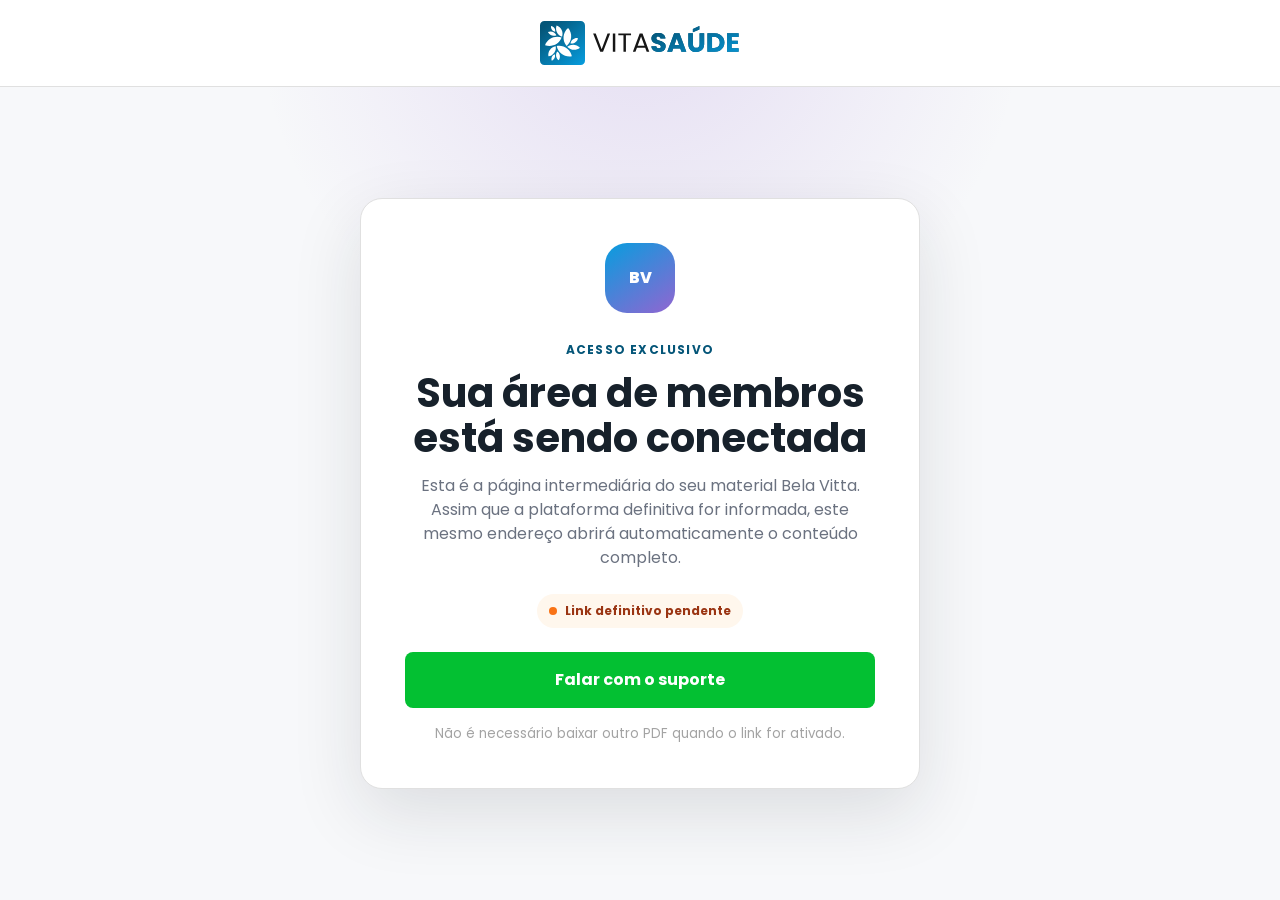
==== acesso/index.html @ e77b186f "feat: add grape chia member deliverable" ====
<!doctype html>
<html lang="pt-BR">
<head>
  <meta charset="utf-8">
  <meta name="viewport" content="width=device-width, initial-scale=1">
  <meta name="robots" content="noindex,nofollow">
  <title>Acesso à área de membros - Bela Vitta</title>
  <link rel="preconnect" href="https://fonts.googleapis.com">
  <link rel="preconnect" href="https://fonts.gstatic.com" crossorigin>
  <link rel="stylesheet" href="/assets/styles.css?v=20261020-1">
</head>
<body class="access-page">
  <header class="site-header">
    <div class="container site-header__inner">
      <span class="header-icon" aria-hidden="true"></span>
      <a class="site-logo" href="/" aria-label="VitaSaúde - início"><img src="/assets/images/logo-vita-saude-dark.svg" alt="VitaSaúde" width="200" height="45"></a>
      <span class="header-icon" aria-hidden="true"></span>
    </div>
  </header>
  <main class="access-shell">
    <section class="access-card" data-access-pending>
      <span class="access-card__mark" aria-hidden="true">BV</span>
      <span class="eyebrow">Acesso exclusivo</span>
      <h1>Sua área de membros está sendo conectada</h1>
      <p>Esta é a página intermediária do seu material Bela Vitta. Assim que a plataforma definitiva for informada, este mesmo endereço abrirá automaticamente o conteúdo completo.</p>
      <div class="access-status"><span></span> Link definitivo pendente</div>
      <a class="button button--wide" href="#" data-support-link>Falar com o suporte</a>
      <small>Não é necessário baixar outro PDF quando o link for ativado.</small>
    </section>
    <section class="access-card" data-access-ready hidden>
      <span class="access-spinner" aria-hidden="true"></span>
      <span class="eyebrow">Acesso confirmado</span>
      <h1>Abrindo sua área de membros...</h1>
      <p>Se o redirecionamento não acontecer automaticamente, use o botão abaixo.</p>
      <a class="button button--wide" href="#" data-member-area>Continuar para o conteúdo</a>
    </section>
  </main>
  <script src="/assets/config.js"></script>
  <script src="/assets/member-access.js"></script>
</body>
</html>
---- assets/styles.css ----
@import url("https://fonts.googleapis.com/css2?family=Poppins:wght@400;500;600;700;800&display=swap");

:root {
  --ink: #3d3d3d;
  --ink-strong: #17212b;
  --muted: #6b7280;
  --muted-light: #a3a3a3;
  --paper: #ffffff;
  --soft: #f3f4f6;
  --soft-2: #f7f7f8;
  --line: #e0e0e0;
  --brand: #045578;
  --brand-light: #079dde;
  --violet: #9265d1;
  --lilac: #f4eefc;
  --lilac-line: #e3d6f5;
  --green: #03c032;
  --green-dark: #02a129;
  --content: 1140px;
  --article: 900px;
  --wide: 1280px;
}

* { box-sizing: border-box; }
html { scroll-behavior: smooth; }
body {
  margin: 0;
  color: var(--ink);
  background: var(--paper);
  font-family: "Poppins", system-ui, -apple-system, BlinkMacSystemFont, "Segoe UI", sans-serif;
  font-size: 16px;
  line-height: 1.5;
  -webkit-font-smoothing: antialiased;
}
img { display: block; max-width: 100%; }
a { color: inherit; }
button, input { font: inherit; }
[hidden] { display: none !important; }

.container,
.container--article,
.container--narrow,
.container--wide {
  width: min(calc(100% - 32px), var(--content));
  margin-inline: auto;
}
.container--article,
.container--narrow { max-width: var(--article); }
.container--wide { max-width: var(--wide); }
.section { padding: 80px 0; }
.section--soft { background: #f0f0f0; }
.section--dark { color: #fff; background: var(--brand); }
.section-title {
  margin: 0 0 16px;
  color: var(--ink-strong);
  font-size: clamp(1.8rem, 3.2vw, 2.4rem);
  font-weight: 700;
  line-height: 1.2;
  letter-spacing: -.025em;
}
.section-subtitle {
  max-width: 720px;
  margin: 0 auto 36px;
  color: var(--muted);
  font-size: 1rem;
  text-align: center;
}
.eyebrow {
  display: inline-block;
  margin-bottom: 12px;
  color: var(--brand);
  font-size: .75rem;
  font-weight: 700;
  letter-spacing: .1em;
  text-transform: uppercase;
}
.center { text-align: center; }
.muted { color: var(--muted); }

.site-header {
  position: relative;
  z-index: 10;
  border-bottom: 1px solid var(--line);
  background: #fff;
}
.site-header__inner {
  display: grid;
  min-height: 86px;
  grid-template-columns: 24px 1fr 24px;
  align-items: center;
  gap: 20px;
}
.site-logo {
  justify-self: center;
  text-decoration: none;
}
.site-logo img { width: 200px; height: auto; }
.header-icon { display: grid; width: 24px; height: 24px; place-items: center; color: #161616; }
.header-icon svg { width: 24px; height: 24px; fill: currentColor; }
.header-icon--search svg { fill: none; stroke: currentColor; stroke-linecap: round; stroke-width: 2; }

.presell-article { padding: 48px 0 72px; }
.article-kicker {
  display: inline-block;
  margin-bottom: 14px;
  color: var(--brand);
  font-size: .75rem;
  font-weight: 700;
  letter-spacing: .08em;
  text-transform: uppercase;
}
.presell-article h1 {
  max-width: 880px;
  margin: 0 0 20px;
  color: var(--ink);
  font-size: 2rem;
  font-weight: 600;
  line-height: 1.25;
  letter-spacing: -.025em;
}
.article-date { color: var(--muted-light); font-size: .875rem; }
.author-row {
  display: flex;
  align-items: center;
  gap: 12px;
  color: var(--ink);
  font-size: .875rem;
  line-height: 1.4;
}
.author-row > span { display: flex; flex-direction: column; }
.author-row img {
  width: 72px;
  height: 72px;
  flex: 0 0 72px;
  border-radius: 50%;
  object-fit: cover;
}
.author-row--large { margin-top: 20px; }
.reviewed-label {
  color: var(--muted);
  font-weight: 500;
}
.author-row strong { color: var(--ink); font-weight: 700; }
.presell-media {
  position: relative;
  display: block;
  overflow: hidden;
  margin-top: 48px;
  border-radius: 12px;
  background: #111;
}
.presell-media img {
  width: 100%;
  height: auto;
  aspect-ratio: 16 / 9;
  object-fit: cover;
}
.media-play {
  position: absolute;
  top: 50%;
  left: 50%;
  display: grid;
  width: 112px;
  height: 76px;
  place-items: center;
  border-radius: 22px;
  background: #ff310f;
  transform: translate(-50%, -50%);
}
.media-play svg { width: 48px; height: 48px; fill: #fff; transform: translateX(3px); }
.presell-summary {
  margin: 28px 0 22px;
  padding: 20px;
  border-radius: 8px;
  background: var(--soft);
}
.presell-summary strong { display: block; margin-bottom: 5px; color: var(--ink-strong); }
.presell-summary p { margin: 0; color: var(--muted); font-size: .92rem; }

.button {
  display: inline-flex;
  min-height: 56px;
  align-items: center;
  justify-content: center;
  gap: 8px;
  padding: 0 28px;
  color: #fff;
  border: 0;
  border-radius: 8px;
  background: var(--green);
  box-shadow: none;
  font-weight: 700;
  text-align: center;
  text-decoration: none;
  cursor: pointer;
  transition: background-color .18s ease, transform .18s ease;
}
.button:hover { background: var(--green-dark); transform: translateY(-1px); }
.button--wide { width: 100%; }
.button--light { color: var(--brand); background: #fff; }
.button--ghost {
  color: var(--ink);
  border: 1px solid var(--line);
  background: #fff;
}
.button--ghost:hover { background: var(--soft); }
.button[aria-disabled="true"] { cursor: help; }
.presell-cta { max-width: 672px; margin-inline: auto; font-size: 1.15rem; }
.microcopy {
  display: flex;
  flex-wrap: wrap;
  justify-content: center;
  gap: 10px 20px;
  margin-top: 14px;
  color: var(--muted);
  font-size: .78rem;
  font-weight: 500;
}
.microcopy span::before { margin-right: 6px; color: var(--green); content: "✓"; font-weight: 800; }

.editorial-grid {
  display: grid;
  grid-template-columns: 1.08fr .92fr;
  align-items: start;
  gap: 52px;
}
.editorial-card {
  padding: 30px;
  border: 1px solid var(--line);
  border-radius: 12px;
  background: #fff;
}
.editorial-card h3 { margin: 0 0 10px; color: var(--ink-strong); font-size: 1.25rem; }
.editorial-card p { margin: 0 0 22px; color: var(--muted); }
.editorial-list { display: grid; gap: 18px; margin: 28px 0 0; padding: 0; list-style: none; }
.editorial-list li { display: grid; grid-template-columns: 36px 1fr; gap: 12px; }
.editorial-list b {
  display: grid;
  width: 34px;
  height: 34px;
  place-items: center;
  color: var(--brand);
  border-radius: 8px;
  background: #eaf5fa;
}
.editorial-list strong { display: block; color: var(--ink-strong); }
.editorial-list span { color: var(--muted); font-size: .875rem; }

.article-hero { padding: 48px 0 0; background: #fff; }
.article-hero h1 {
  max-width: 900px;
  margin: 0 0 20px;
  color: var(--ink);
  font-size: 2rem;
  font-weight: 600;
  line-height: 1.25;
  letter-spacing: -.025em;
  text-align: left;
}
.article-meta {
  display: flex;
  flex-direction: column;
  align-items: flex-start;
  gap: 20px;
}

.video-wrap { padding: 48px 0 0; }
.video-shell {
  position: relative;
  overflow: hidden;
  aspect-ratio: 16 / 9;
  border: 0;
  border-radius: 12px;
  background: linear-gradient(135deg, #0a3548, #111820 72%);
  box-shadow: none;
}
.video-shell > vturb-smartplayer { display: block; width: 100%; height: 100%; }
.video-placeholder {
  position: absolute;
  inset: 0;
  display: grid;
  place-items: center;
  padding: 28px;
  color: #fff;
  text-align: center;
}
.video-placeholder__play {
  display: grid;
  width: 96px;
  height: 66px;
  margin: 0 auto 20px;
  place-items: center;
  border-radius: 18px;
  background: #ff310f;
  font-size: 2rem;
  line-height: 1;
}
.video-placeholder strong { display: block; font-size: 1.1rem; font-weight: 600; }
.video-placeholder span { color: rgba(255,255,255,.72); font-size: .82rem; }
.review-badge {
  width: max-content;
  margin: 12px auto 0;
  padding: 5px 9px;
  color: var(--muted);
  border-radius: 999px;
  background: var(--soft);
  font-size: .7rem;
  font-weight: 600;
}

.video-wrap .container--wide { margin-top: 48px; }
.comments { margin: 0; padding: 0; border: 0; background: #fff; }
.comments__head {
  display: flex;
  flex-direction: column;
  align-items: flex-start;
  gap: 5px;
  margin-bottom: 24px;
  padding: 16px;
  border: 0;
  border-radius: 8px;
  background: var(--soft);
}
.comments__head strong { color: #374151; font-size: .875rem; font-weight: 600; }
.comments__head span { color: var(--ink); font-size: .875rem; }
.comment {
  display: grid;
  max-width: 896px;
  grid-template-columns: 60px 1fr;
  gap: 12px;
  margin-bottom: 44px;
  padding: 0;
  border: 0;
}
.comment__avatar {
  display: grid;
  width: 60px;
  height: 60px;
  place-items: center;
  color: #fff;
  border-radius: 50%;
  background: var(--brand);
  font-size: .84rem;
  font-weight: 700;
  object-fit: cover;
}
.comment__meta { display: flex; flex-wrap: wrap; gap: 8px; align-items: baseline; font-size: .875rem; }
.comment__meta strong { font-weight: 500; }
.comment__meta time { color: var(--muted); font-size: .75rem; }
.comment p { margin: 4px 0 7px; color: #1f2937; font-size: .875rem; line-height: 1.45; }
.comment__like { color: var(--muted); font-size: .75rem; }
.comments > .button { max-width: 896px; margin-bottom: 48px; }

.offer-section {
  padding: 80px 0 110px;
  border-top: 1px solid var(--line);
  background: #fff;
}
.offer-heading { max-width: 780px; margin: 0 auto 42px; text-align: center; }
.offer-heading p { color: var(--muted); }
.plans-grid {
  display: grid;
  max-width: 820px;
  grid-template-columns: repeat(2, minmax(0, 1fr));
  align-items: stretch;
  gap: 40px;
  margin: 0 auto;
}
.plan-card {
  position: relative;
  display: flex;
  min-height: 100%;
  flex-direction: column;
  overflow: hidden;
  padding: 30px;
  border: 1px solid var(--lilac-line);
  border-radius: 16px;
  background: #fff;
  box-shadow: 0 12px 30px rgba(23,33,43,.06);
}
.plan-card--featured { border: 2px solid var(--violet); transform: none; }
.plan-card__ribbon {
  position: absolute;
  top: 14px;
  right: 14px;
  width: auto;
  padding: 6px 10px;
  color: #fff;
  border-radius: 999px;
  background: var(--violet);
  font-size: .62rem;
  font-weight: 700;
  letter-spacing: .05em;
  text-transform: uppercase;
  transform: none;
}
.plan-card__tag {
  display: inline-flex;
  width: max-content;
  padding: 6px 10px;
  color: #6d45a5;
  border-radius: 999px;
  background: var(--lilac);
  font-size: .68rem;
  font-weight: 700;
  letter-spacing: .06em;
  text-transform: uppercase;
}
.plan-card h3 { margin: 18px 0 5px; color: var(--ink-strong); font-size: 1.55rem; line-height: 1.2; }
.plan-card__duration { color: var(--muted); font-size: .85rem; }
.plan-price { display: flex; align-items: end; gap: 9px; margin: 24px 0 5px; }
.plan-price strong {
  color: var(--violet);
  font-size: clamp(2.7rem, 5vw, 3.3rem);
  line-height: .95;
  letter-spacing: -.05em;
  white-space: nowrap;
}
.plan-price span { padding-bottom: 5px; color: var(--muted); font-size: .7rem; }
.plan-card__daily {
  width: max-content;
  margin: 8px 0 20px;
  padding: 5px 9px;
  color: #087b24;
  border-radius: 999px;
  background: #eaf8ed;
  font-size: .7rem;
  font-weight: 700;
}
.offer-list { display: grid; gap: 9px; margin: 0 0 22px; padding: 0; list-style: none; }
.offer-list li {
  position: relative;
  padding: 9px 11px 9px 34px;
  border-radius: 10px;
  background: var(--lilac);
  font-size: .82rem;
}
.offer-list li::before {
  position: absolute;
  top: 8px;
  left: 12px;
  color: var(--violet);
  content: "✓";
  font-weight: 800;
}
.plan-card .offer-list { flex: 1; }
.plan-card .button { margin-top: 10px; border-radius: 999px; }
.plan-card__secure { margin-top: 11px; color: var(--muted); font-size: .67rem; text-align: center; }

.testimonial-grid { display: grid; grid-template-columns: repeat(3, 1fr); gap: 20px; }
.testimonial-card {
  overflow: hidden;
  border: 1px solid var(--line);
  border-radius: 12px;
  background: #fff;
}
.testimonial-card img { width: 100%; aspect-ratio: 1 / 1; object-fit: cover; background: var(--soft); }
.testimonial-card__body { padding: 17px; }
.testimonial-card__body strong { display: block; margin-bottom: 5px; color: var(--ink-strong); }
.testimonial-card__body p { margin: 0; color: var(--muted); font-size: .82rem; }

.guarantee {
  display: grid;
  grid-template-columns: 140px 1fr;
  align-items: center;
  gap: 34px;
  padding: 34px;
  border-radius: 12px;
  background: #fff;
}
.guarantee__seal {
  display: grid;
  width: 132px;
  height: 132px;
  place-items: center;
  color: var(--brand);
  border: 4px solid var(--brand);
  border-radius: 50%;
  background: #fff;
  text-align: center;
}
.guarantee__seal strong { display: block; font-size: 2.15rem; line-height: .9; }
.guarantee__seal span { font-size: .65rem; font-weight: 700; text-transform: uppercase; }
.guarantee h2 { margin: 0 0 8px; color: var(--ink-strong); font-size: 1.75rem; }
.guarantee p { margin: 0; color: var(--muted); }

.about-grid { display: grid; grid-template-columns: 275px 1fr; align-items: center; gap: 52px; }
.about-grid img {
  width: 100%;
  aspect-ratio: 4 / 5;
  border-radius: 12px;
  object-fit: cover;
  object-position: top;
  background: var(--soft);
}
.about-grid h2 { margin: 0 0 14px; color: var(--ink-strong); font-size: 2rem; }
.about-grid p { color: var(--muted); }

.faq { display: grid; gap: 10px; }
.faq details { padding: 18px 20px; border: 1px solid var(--line); border-radius: 8px; background: #fff; }
.faq summary { color: var(--ink-strong); font-weight: 600; cursor: pointer; }
.faq p { margin: 12px 0 0; color: var(--muted); }

.disclaimer { padding: 20px 0; border-top: 1px solid var(--line); color: var(--muted); font-size: .7rem; text-align: center; }
.site-footer {
  padding: 64px 0;
  border-top: 1px solid var(--line);
  color: var(--muted);
  background: #fff;
  font-size: .75rem;
}
.footer-grid { display: grid; grid-template-columns: 1fr auto; align-items: end; gap: 40px; }
.footer-logo { display: inline-block; margin-bottom: 18px; }
.footer-logo img { width: 160px; height: auto; }
.site-footer p { max-width: 780px; margin: 0; }
.footer-links { display: flex; flex-wrap: wrap; gap: 12px 18px; justify-content: flex-end; }
.footer-links a { color: var(--brand); }
.copyright { margin-top: 18px !important; color: var(--muted-light); }

.not-found {
  min-height: 70vh;
  display: grid;
  place-items: center;
  padding: 70px 0;
  background: var(--soft-2);
}

.review-toast {
  position: fixed;
  right: 20px;
  bottom: 20px;
  z-index: 50;
  max-width: 390px;
  padding: 14px 17px;
  color: #fff;
  border-radius: 8px;
  background: #17212b;
  box-shadow: 0 12px 30px rgba(0,0,0,.2);
  opacity: 0;
  transform: translateY(14px);
  pointer-events: none;
  transition: .22s ease;
}
.review-toast.is-visible { opacity: 1; transform: translateY(0); }

/* Entregável visual da receita */
.recipe-page { background: #fff; }
.recipe-hero {
  overflow: hidden;
  padding: 64px 0;
  background:
    radial-gradient(circle at 10% 10%, rgba(146,101,209,.16), transparent 34%),
    linear-gradient(135deg, #f8fbfc 0%, #f4eefc 100%);
}
.recipe-hero__grid {
  display: grid;
  grid-template-columns: .92fr 1.08fr;
  align-items: center;
  gap: 54px;
}
.recipe-hero h1 {
  max-width: 620px;
  margin: 0 0 18px;
  color: var(--ink-strong);
  font-size: clamp(2.4rem, 5vw, 4.4rem);
  line-height: 1.03;
  letter-spacing: -.055em;
}
.recipe-hero__lead { max-width: 580px; margin: 0 0 26px; color: var(--muted); font-size: 1.05rem; }
.recipe-facts { display: flex; flex-wrap: wrap; gap: 10px; margin-bottom: 28px; }
.recipe-facts span {
  padding: 9px 12px;
  border: 1px solid rgba(4,85,120,.12);
  border-radius: 999px;
  background: rgba(255,255,255,.82);
  color: var(--muted);
  font-size: .72rem;
}
.recipe-facts strong { color: var(--brand); }
.recipe-hero__media {
  overflow: hidden;
  margin: 0;
  border-radius: 24px;
  background: #fff;
  box-shadow: 0 24px 70px rgba(38,21,62,.18);
}
.recipe-hero__media img { width: 100%; aspect-ratio: 4 / 3; object-fit: cover; }
.recipe-hero__media figcaption { padding: 10px 16px; color: var(--muted); font-size: .7rem; text-align: center; }
.recipe-intro-grid { display: grid; grid-template-columns: 1.2fr .8fr; align-items: stretch; gap: 30px; }
.ingredients-card { padding: 34px; border: 1px solid var(--line); border-radius: 18px; }
.ingredients-card h2,
.recipe-note h2 { margin: 0 0 20px; color: var(--ink-strong); font-size: 1.8rem; }
.ingredient-list { display: grid; gap: 12px; margin: 0; padding: 0; list-style: none; }
.ingredient-list li { display: grid; grid-template-columns: 180px 1fr; gap: 16px; padding: 12px 0; border-top: 1px solid var(--line); }
.ingredient-list b { color: var(--violet); }
.ingredient-list span { color: var(--muted); }
.recipe-note { display: flex; align-items: flex-start; gap: 18px; padding: 34px; border-radius: 18px; }
.recipe-note--purple { color: #fff; background: linear-gradient(145deg, #684198, #3f245f); }
.recipe-note h2 { color: inherit; }
.recipe-note p { margin: 0; color: rgba(255,255,255,.82); }
.recipe-note__icon { display: grid; width: 46px; height: 46px; flex: 0 0 46px; place-items: center; border-radius: 50%; background: rgba(255,255,255,.16); font-weight: 800; }
.recipe-heading { max-width: 760px; margin: 0 auto 38px; }
.recipe-steps { display: grid; grid-template-columns: repeat(2, minmax(0, 1fr)); gap: 28px; }
.recipe-step { overflow: hidden; border: 1px solid var(--line); border-radius: 18px; background: #fff; box-shadow: 0 12px 32px rgba(23,33,43,.05); }
.recipe-step > img { width: 100%; aspect-ratio: 4 / 3; object-fit: cover; background: #e9ecef; }
.recipe-step__body { display: grid; grid-template-columns: 44px 1fr; gap: 14px; padding: 22px; }
.recipe-step__body > b { display: grid; width: 42px; height: 42px; place-items: center; color: #fff; border-radius: 13px; background: var(--violet); font-size: 1.05rem; }
.recipe-step h3 { margin: 0 0 6px; color: var(--ink-strong); font-size: 1.08rem; }
.recipe-step p { margin: 0; color: var(--muted); font-size: .86rem; }
.recipe-care-grid { display: grid; grid-template-columns: repeat(2, 1fr); gap: 44px; }
.recipe-care-grid p { color: var(--muted); }
.recipe-warning { margin-top: 42px; padding: 24px 28px; border-left: 5px solid #eab308; border-radius: 8px; background: #fffbeb; }
.recipe-warning strong { color: #713f12; }
.recipe-warning p { margin: 6px 0 0; color: #854d0e; font-size: .84rem; }
.member-preview { padding: 64px 0; color: #fff; background: linear-gradient(125deg, var(--brand), #3f245f); }
.member-preview__grid { display: grid; grid-template-columns: 1fr 360px; align-items: center; gap: 48px; }
.member-preview .eyebrow { color: #92d8f5; }
.member-preview h2 { margin: 0 0 12px; font-size: clamp(1.8rem, 4vw, 2.8rem); line-height: 1.12; }
.member-preview p { max-width: 680px; margin: 0; color: rgba(255,255,255,.78); }
.member-preview__actions { display: grid; gap: 12px; }
.member-preview .button--ghost { color: #fff; border-color: rgba(255,255,255,.45); background: transparent; }

/* Ponte estável para a futura plataforma autenticada */
.access-page { min-height: 100vh; background: radial-gradient(circle at 50% 0, rgba(146,101,209,.18), transparent 35%), #f7f8fa; }
.access-shell { min-height: calc(100vh - 87px); display: grid; place-items: center; padding: 48px 16px; }
.access-card { width: min(100%, 560px); padding: 44px; border: 1px solid var(--line); border-radius: 22px; background: #fff; box-shadow: 0 24px 70px rgba(23,33,43,.12); text-align: center; }
.access-card__mark { display: grid; width: 70px; height: 70px; margin: 0 auto 24px; place-items: center; color: #fff; border-radius: 22px; background: linear-gradient(145deg, var(--brand-light), var(--violet)); font-weight: 800; }
.access-card h1 { margin: 0 0 14px; color: var(--ink-strong); font-size: clamp(1.8rem, 5vw, 2.5rem); line-height: 1.12; }
.access-card p { margin: 0 0 24px; color: var(--muted); }
.access-card small { display: block; margin-top: 16px; color: var(--muted-light); }
.access-status { display: inline-flex; align-items: center; gap: 8px; margin-bottom: 24px; padding: 8px 12px; border-radius: 999px; background: #fff7ed; color: #9a3412; font-size: .75rem; font-weight: 700; }
.access-status span { width: 8px; height: 8px; border-radius: 50%; background: #f97316; }
.access-spinner { display: block; width: 52px; height: 52px; margin: 0 auto 24px; border: 5px solid #e9e3f2; border-top-color: var(--violet); border-radius: 50%; animation: access-spin .8s linear infinite; }
@keyframes access-spin { to { transform: rotate(360deg); } }

@media (max-width: 900px) {
  .editorial-grid { grid-template-columns: 1fr; gap: 30px; }
  .testimonial-grid { grid-template-columns: repeat(2, 1fr); }
  .about-grid { grid-template-columns: 230px 1fr; gap: 34px; }
  .recipe-hero__grid,
  .recipe-intro-grid,
  .member-preview__grid { grid-template-columns: 1fr; }
  .member-preview__actions { max-width: 520px; }
}

@media (max-width: 767px) {
  .container,
  .container--article,
  .container--narrow,
  .container--wide { width: min(calc(100% - 32px), var(--content)); }
  .site-header__inner { min-height: 77px; }
  .site-logo img { width: 160px; }
  .section { padding: 60px 0; }
  .presell-article { padding: 36px 0 56px; }
  .presell-article h1,
  .article-hero h1 { font-size: 1.5rem; line-height: 1.25; }
  .presell-media { margin-top: 36px; border-radius: 8px; }
  .media-play { width: 82px; height: 56px; border-radius: 16px; }
  .media-play svg { width: 36px; height: 36px; }
  .presell-cta { font-size: 1rem; }
  .article-hero { padding-top: 36px; }
  .author-row img { width: 64px; height: 64px; flex-basis: 64px; }
  .video-wrap { padding-top: 36px; }
  .video-shell { border-radius: 8px; }
  .video-placeholder__play { width: 74px; height: 50px; border-radius: 14px; }
  .video-placeholder strong { font-size: .95rem; }
  .video-wrap .container--wide { margin-top: 36px; }
  .comments__head { margin-bottom: 24px; }
  .comment { grid-template-columns: 60px 1fr; margin-bottom: 38px; }
  .comment p { font-size: .75rem; line-height: 1.4; }
  .plans-grid { max-width: 360px; grid-template-columns: 1fr; gap: 24px; }
  .plan-card { padding: 26px; }
  .plan-price strong { font-size: 3rem; }
  .testimonial-grid { grid-template-columns: 1fr; }
  .guarantee { grid-template-columns: 1fr; text-align: center; }
  .guarantee__seal { margin-inline: auto; }
  .about-grid { grid-template-columns: 1fr; }
  .about-grid img { max-width: 275px; margin-inline: auto; }
  .footer-grid { grid-template-columns: 1fr; text-align: center; }
  .footer-logo img { margin-inline: auto; }
  .footer-links { justify-content: center; }
  .recipe-hero { padding: 44px 0; }
  .recipe-hero__grid { gap: 34px; }
  .recipe-hero h1 { font-size: 2.5rem; }
  .recipe-hero__media { border-radius: 16px; }
  .recipe-steps,
  .recipe-care-grid { grid-template-columns: 1fr; }
  .recipe-steps { gap: 20px; }
  .ingredient-list li { grid-template-columns: 1fr; gap: 4px; }
  .ingredients-card,
  .recipe-note,
  .access-card { padding: 26px; }
  .member-preview { padding: 52px 0; }
}
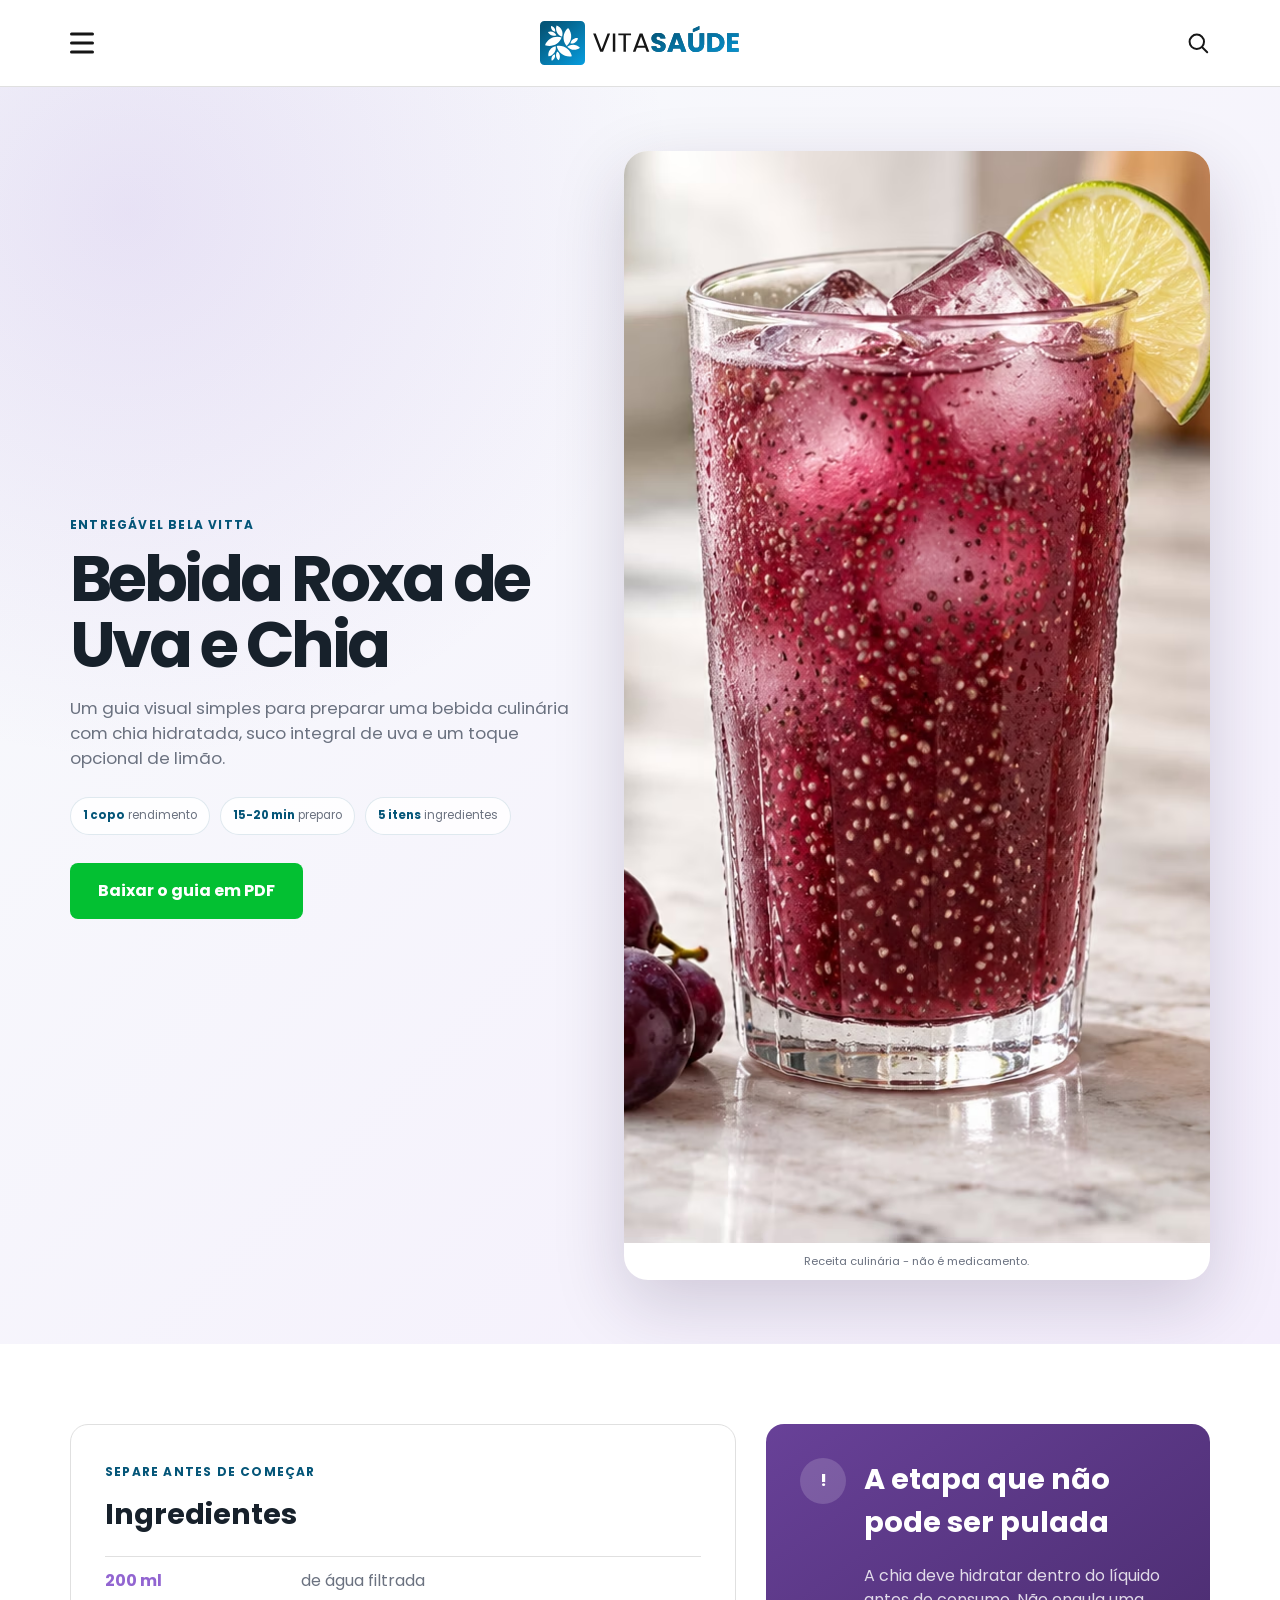
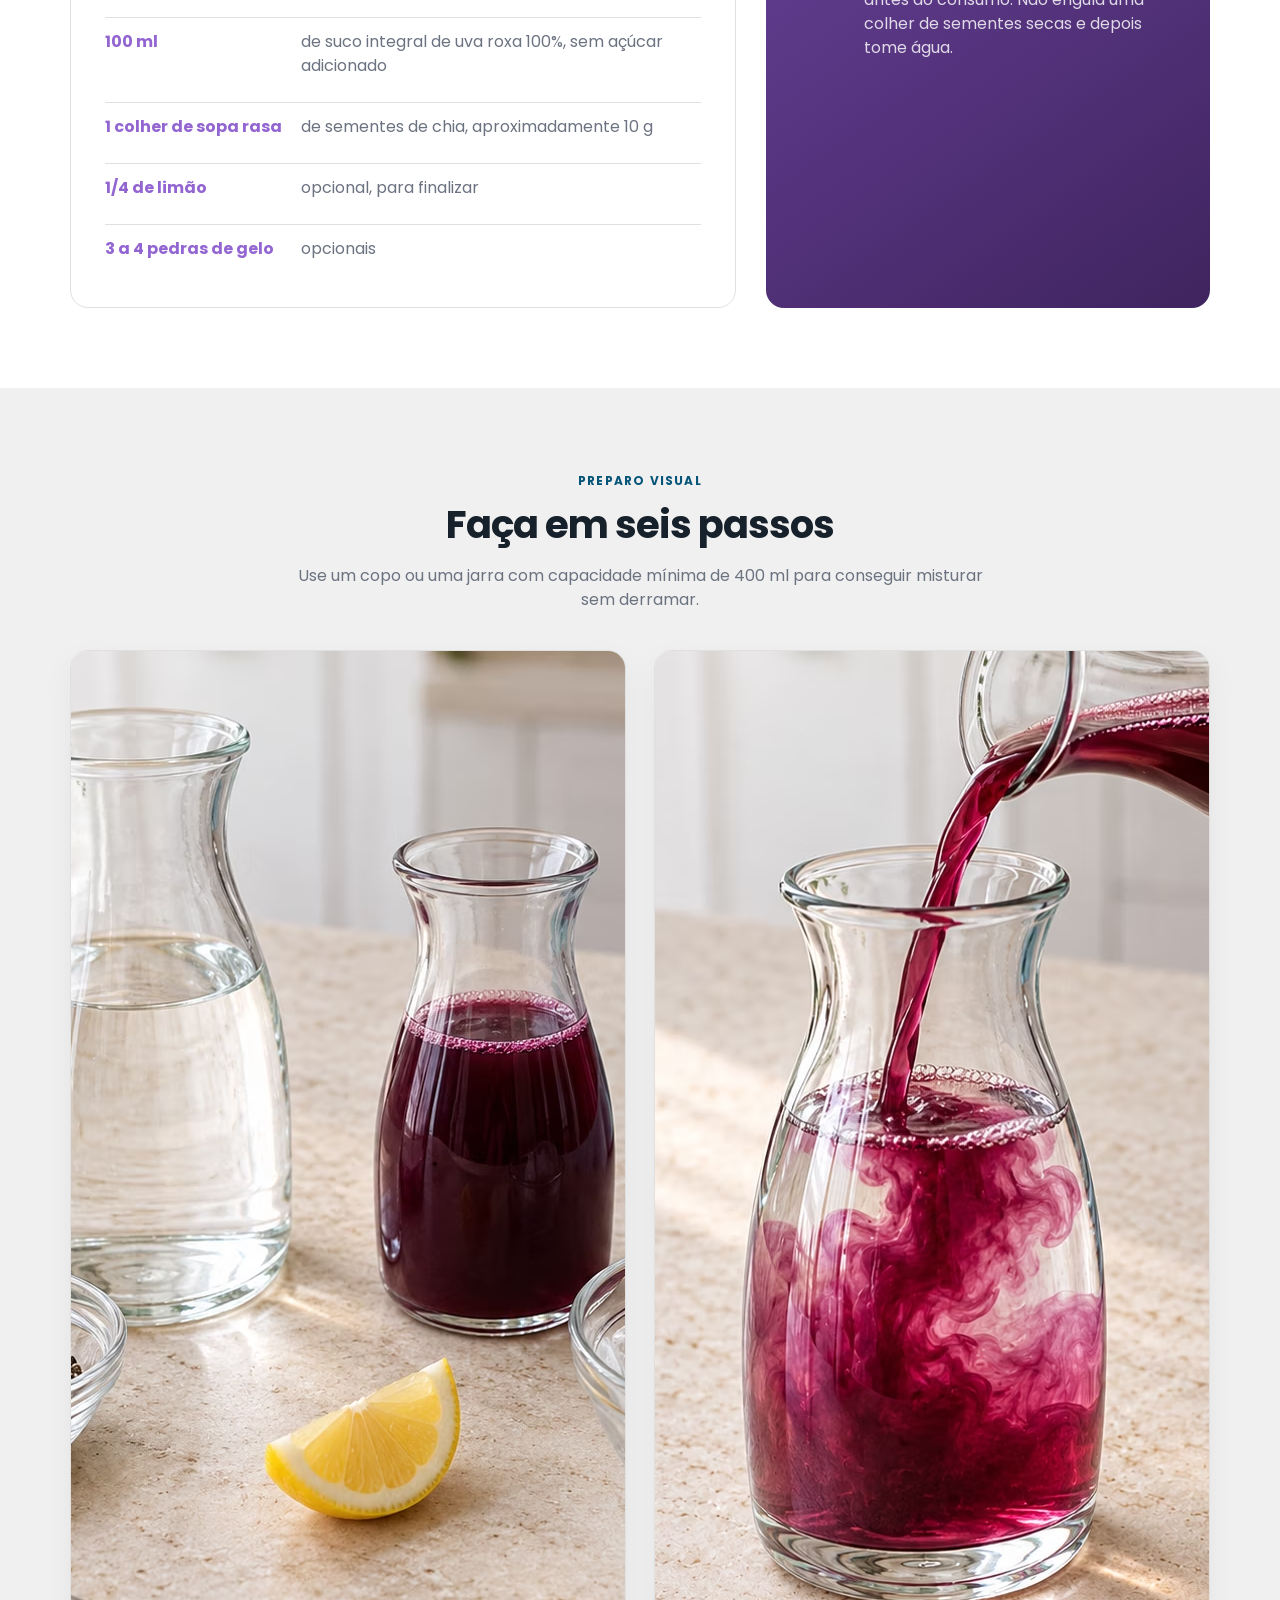
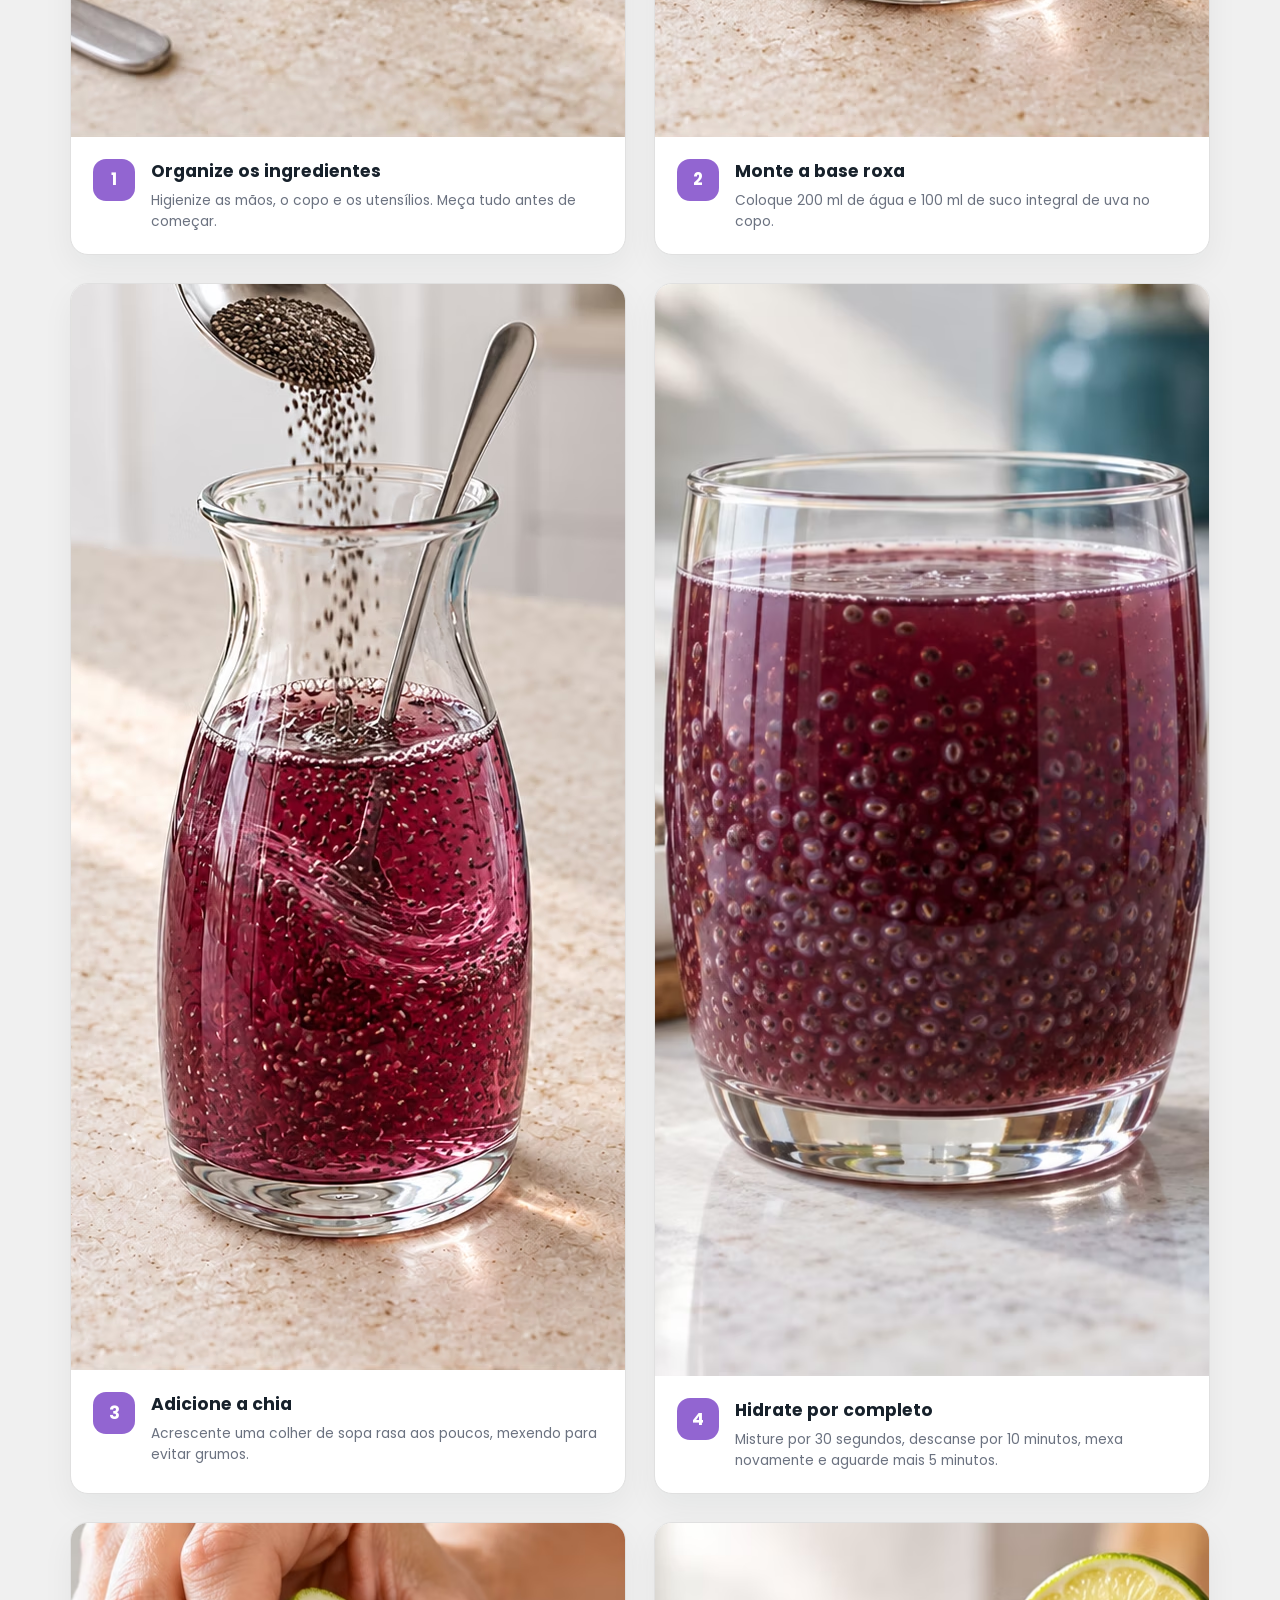
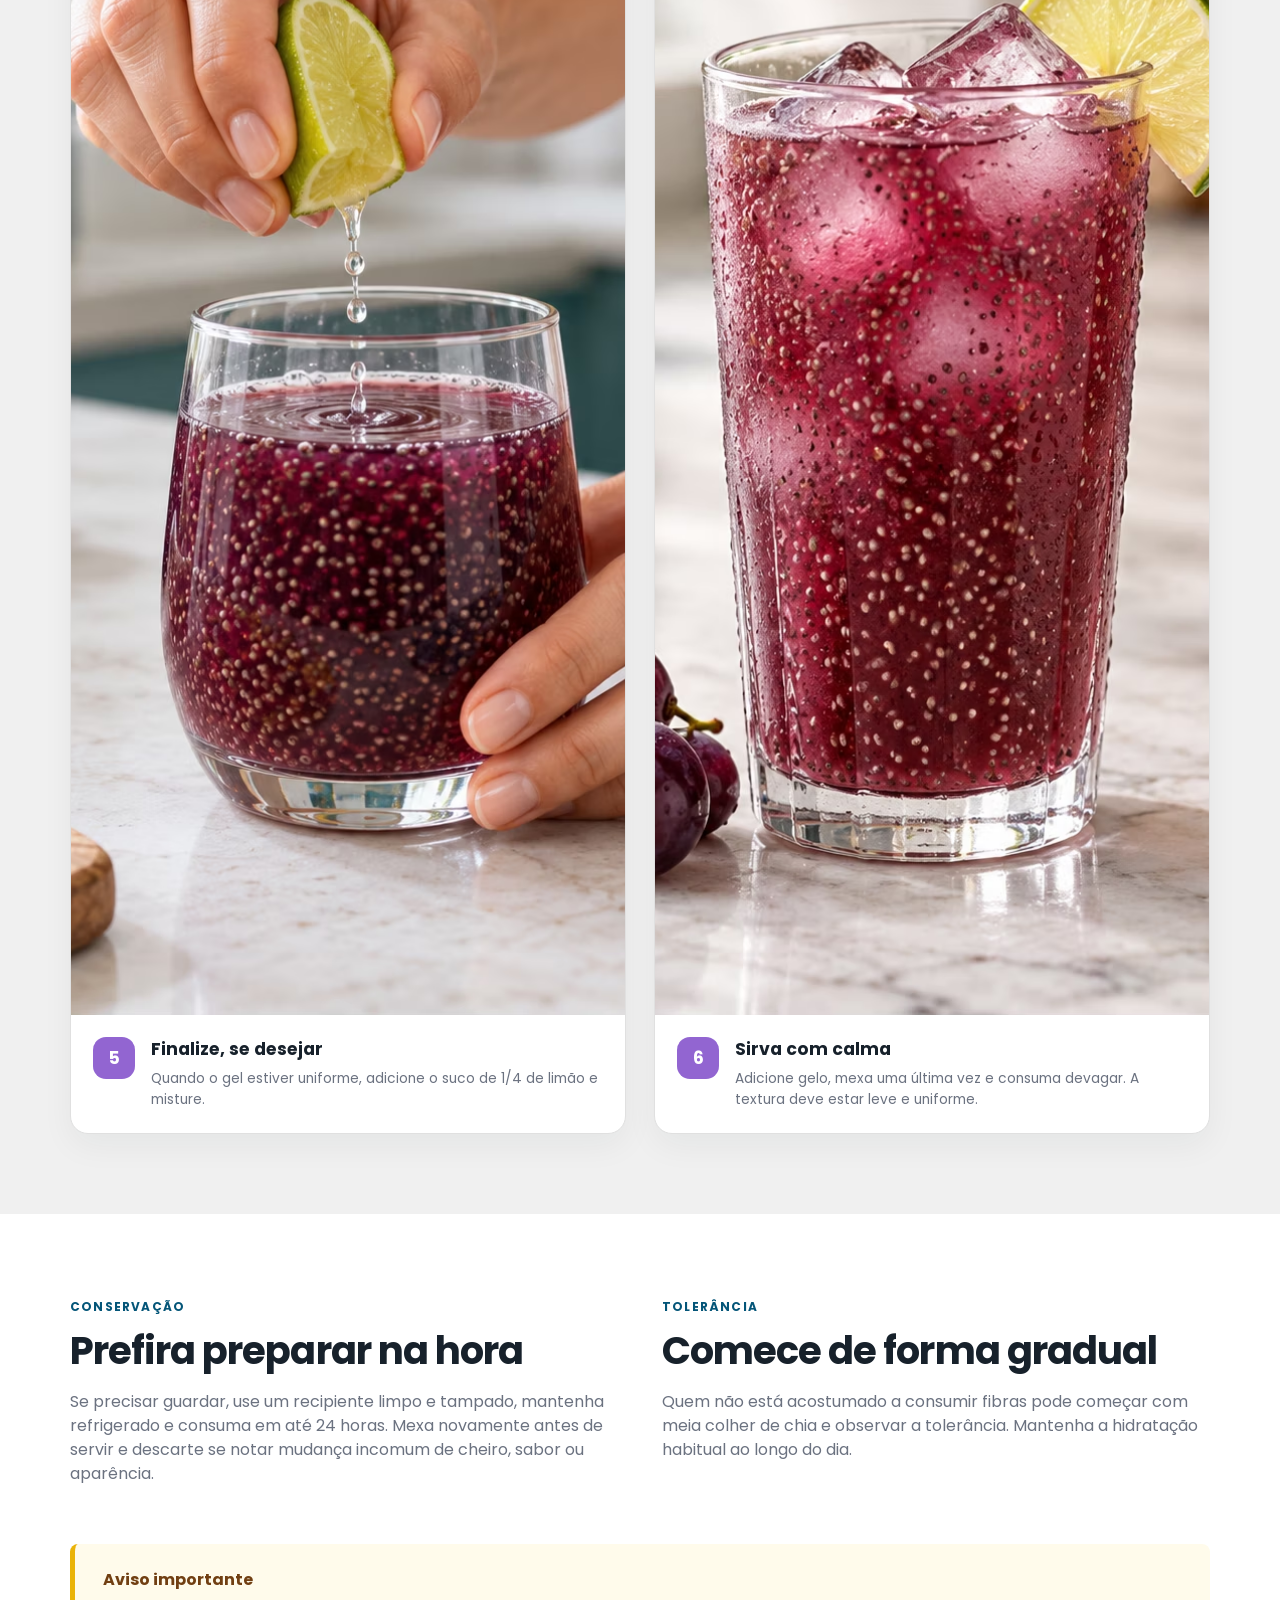
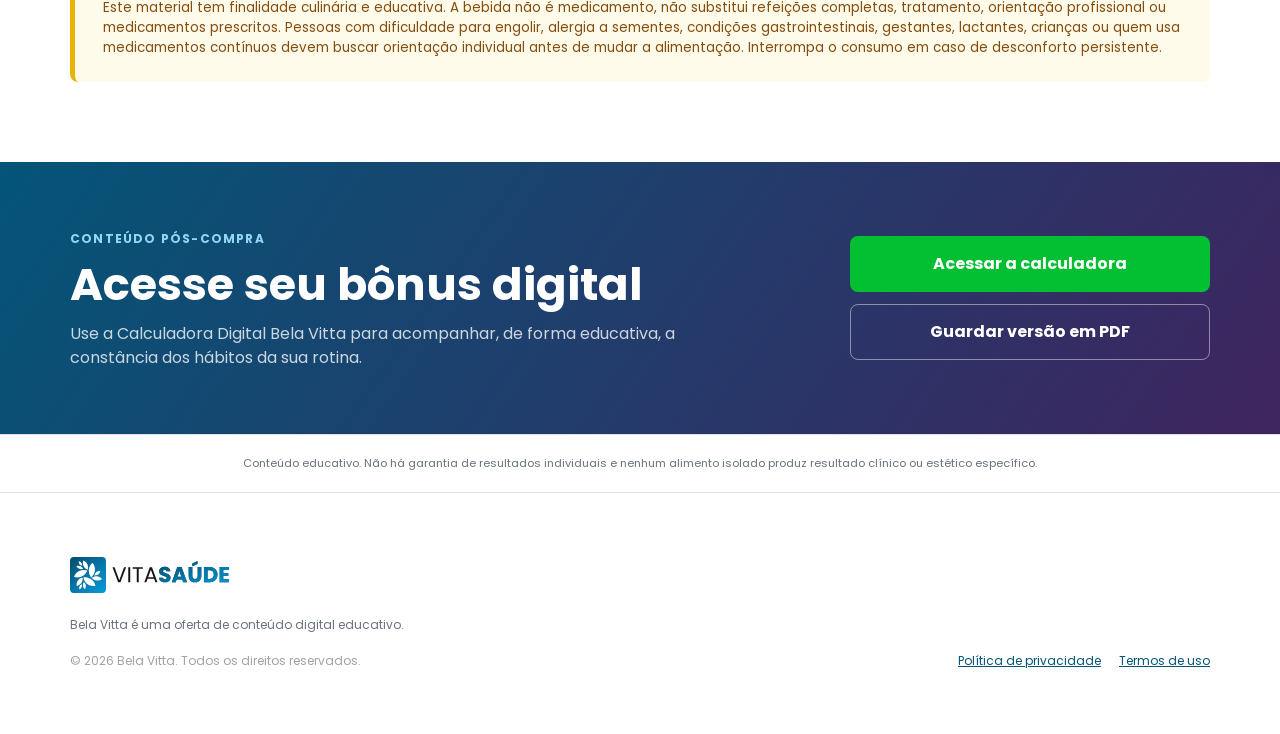
==== commit 0d06e643: "feat: add calculator inside member deliverable" ====
--- a/acesso/index.html
+++ b/acesso/index.html
@@ -4,7 +4,8 @@
   <meta charset="utf-8">
   <meta name="viewport" content="width=device-width, initial-scale=1">
   <meta name="robots" content="noindex,nofollow">
-  <title>Acesso à área de membros - Bela Vitta</title>
+  <meta http-equiv="refresh" content="0; url=/entregavel/">
+  <title>Abrindo a área de membros - Bela Vitta</title>
   <link rel="preconnect" href="https://fonts.googleapis.com">
   <link rel="preconnect" href="https://fonts.gstatic.com" crossorigin>
   <link rel="stylesheet" href="/assets/styles.css?v=20261020-1">
@@ -18,24 +19,14 @@
     </div>
   </header>
   <main class="access-shell">
-    <section class="access-card" data-access-pending>
+    <section class="access-card">
       <span class="access-card__mark" aria-hidden="true">BV</span>
       <span class="eyebrow">Acesso exclusivo</span>
-      <h1>Sua área de membros está sendo conectada</h1>
-      <p>Esta é a página intermediária do seu material Bela Vitta. Assim que a plataforma definitiva for informada, este mesmo endereço abrirá automaticamente o conteúdo completo.</p>
-      <div class="access-status"><span></span> Link definitivo pendente</div>
-      <a class="button button--wide" href="#" data-support-link>Falar com o suporte</a>
-      <small>Não é necessário baixar outro PDF quando o link for ativado.</small>
-    </section>
-    <section class="access-card" data-access-ready hidden>
-      <span class="access-spinner" aria-hidden="true"></span>
-      <span class="eyebrow">Acesso confirmado</span>
       <h1>Abrindo sua área de membros...</h1>
       <p>Se o redirecionamento não acontecer automaticamente, use o botão abaixo.</p>
-      <a class="button button--wide" href="#" data-member-area>Continuar para o conteúdo</a>
+      <a class="button button--wide" href="/entregavel/">Continuar para a área de membros</a>
     </section>
   </main>
-  <script src="/assets/config.js"></script>
-  <script src="/assets/member-access.js"></script>
+  <script>window.location.replace("/entregavel/");</script>
 </body>
 </html>
--- a/assets/styles.css
+++ b/assets/styles.css
@@ -275,6 +275,21 @@
   box-shadow: none;
 }
 .video-shell > vturb-smartplayer { display: block; width: 100%; height: 100%; }
+.review-shortcut {
+  position: absolute;
+  top: 0;
+  left: 0;
+  z-index: 2147483647;
+  width: 64px;
+  height: 64px;
+  padding: 0;
+  border: 0;
+  background: transparent;
+  opacity: .001;
+  cursor: default;
+  touch-action: manipulation;
+  -webkit-tap-highlight-color: transparent;
+}
 .video-placeholder {
   position: absolute;
   inset: 0;
@@ -619,6 +634,65 @@
 .member-preview p { max-width: 680px; margin: 0; color: rgba(255,255,255,.78); }
 .member-preview__actions { display: grid; gap: 12px; }
 .member-preview .button--ghost { color: #fff; border-color: rgba(255,255,255,.45); background: transparent; }
+
+/* Calculadora pós-compra */
+.calculator-page { background: #f7f8fa; }
+.calculator-shell {
+  min-height: calc(100vh - 87px);
+  padding: 64px 0 80px;
+  background:
+    radial-gradient(circle at 12% 6%, rgba(146,101,209,.2), transparent 30%),
+    radial-gradient(circle at 90% 16%, rgba(7,157,222,.15), transparent 28%),
+    #f7f8fa;
+}
+.calculator-intro > h1 {
+  max-width: 720px;
+  margin: 0 auto 14px;
+  color: var(--ink-strong);
+  font-size: clamp(2.15rem, 5vw, 3.75rem);
+  line-height: 1.08;
+  letter-spacing: -.045em;
+}
+.calculator-intro > p { max-width: 680px; margin: 0 auto; color: var(--muted); }
+.calculator-card {
+  display: grid;
+  gap: 22px;
+  max-width: 760px;
+  margin: 38px auto 24px;
+  padding: 34px;
+  border: 1px solid var(--line);
+  border-radius: 22px;
+  background: #fff;
+  box-shadow: 0 24px 70px rgba(23,33,43,.1);
+  text-align: left;
+}
+.calculator-grid { display: grid; grid-template-columns: repeat(2, minmax(0, 1fr)); gap: 18px; }
+.calculator-field { display: grid; gap: 8px; }
+.calculator-field label { color: var(--ink-strong); font-size: .82rem; font-weight: 700; }
+.calculator-field input {
+  width: 100%;
+  min-height: 50px;
+  padding: 0 14px;
+  color: var(--ink-strong);
+  border: 1px solid #d8dde3;
+  border-radius: 9px;
+  background: #fff;
+}
+.calculator-field input:focus { border-color: var(--brand-light); outline: 3px solid rgba(7,157,222,.14); }
+.calculator-card small { color: var(--muted); font-size: .72rem; text-align: center; }
+.calculator-result {
+  display: grid;
+  gap: 5px;
+  padding: 24px;
+  color: #fff;
+  border-radius: 16px;
+  background: linear-gradient(135deg, var(--brand), #513071 78%);
+  text-align: center;
+}
+.calculator-result span { color: rgba(255,255,255,.78); font-size: .75rem; font-weight: 600; text-transform: uppercase; letter-spacing: .08em; }
+.calculator-result strong { font-size: clamp(2.4rem, 7vw, 4rem); line-height: 1; }
+.calculator-result p { max-width: 560px; margin: 5px auto 0; color: rgba(255,255,255,.86); font-size: .85rem; }
+.calculator-back { display: inline-block; color: var(--brand); font-size: .82rem; font-weight: 600; }
 
 /* Ponte estável para a futura plataforma autenticada */
 .access-page { min-height: 100vh; background: radial-gradient(circle at 50% 0, rgba(146,101,209,.18), transparent 35%), #f7f8fa; }
@@ -691,4 +765,7 @@
   .recipe-note,
   .access-card { padding: 26px; }
   .member-preview { padding: 52px 0; }
-}
+  .calculator-shell { padding: 48px 0 64px; }
+  .calculator-card { padding: 24px; }
+  .calculator-grid { grid-template-columns: 1fr; }
+}
